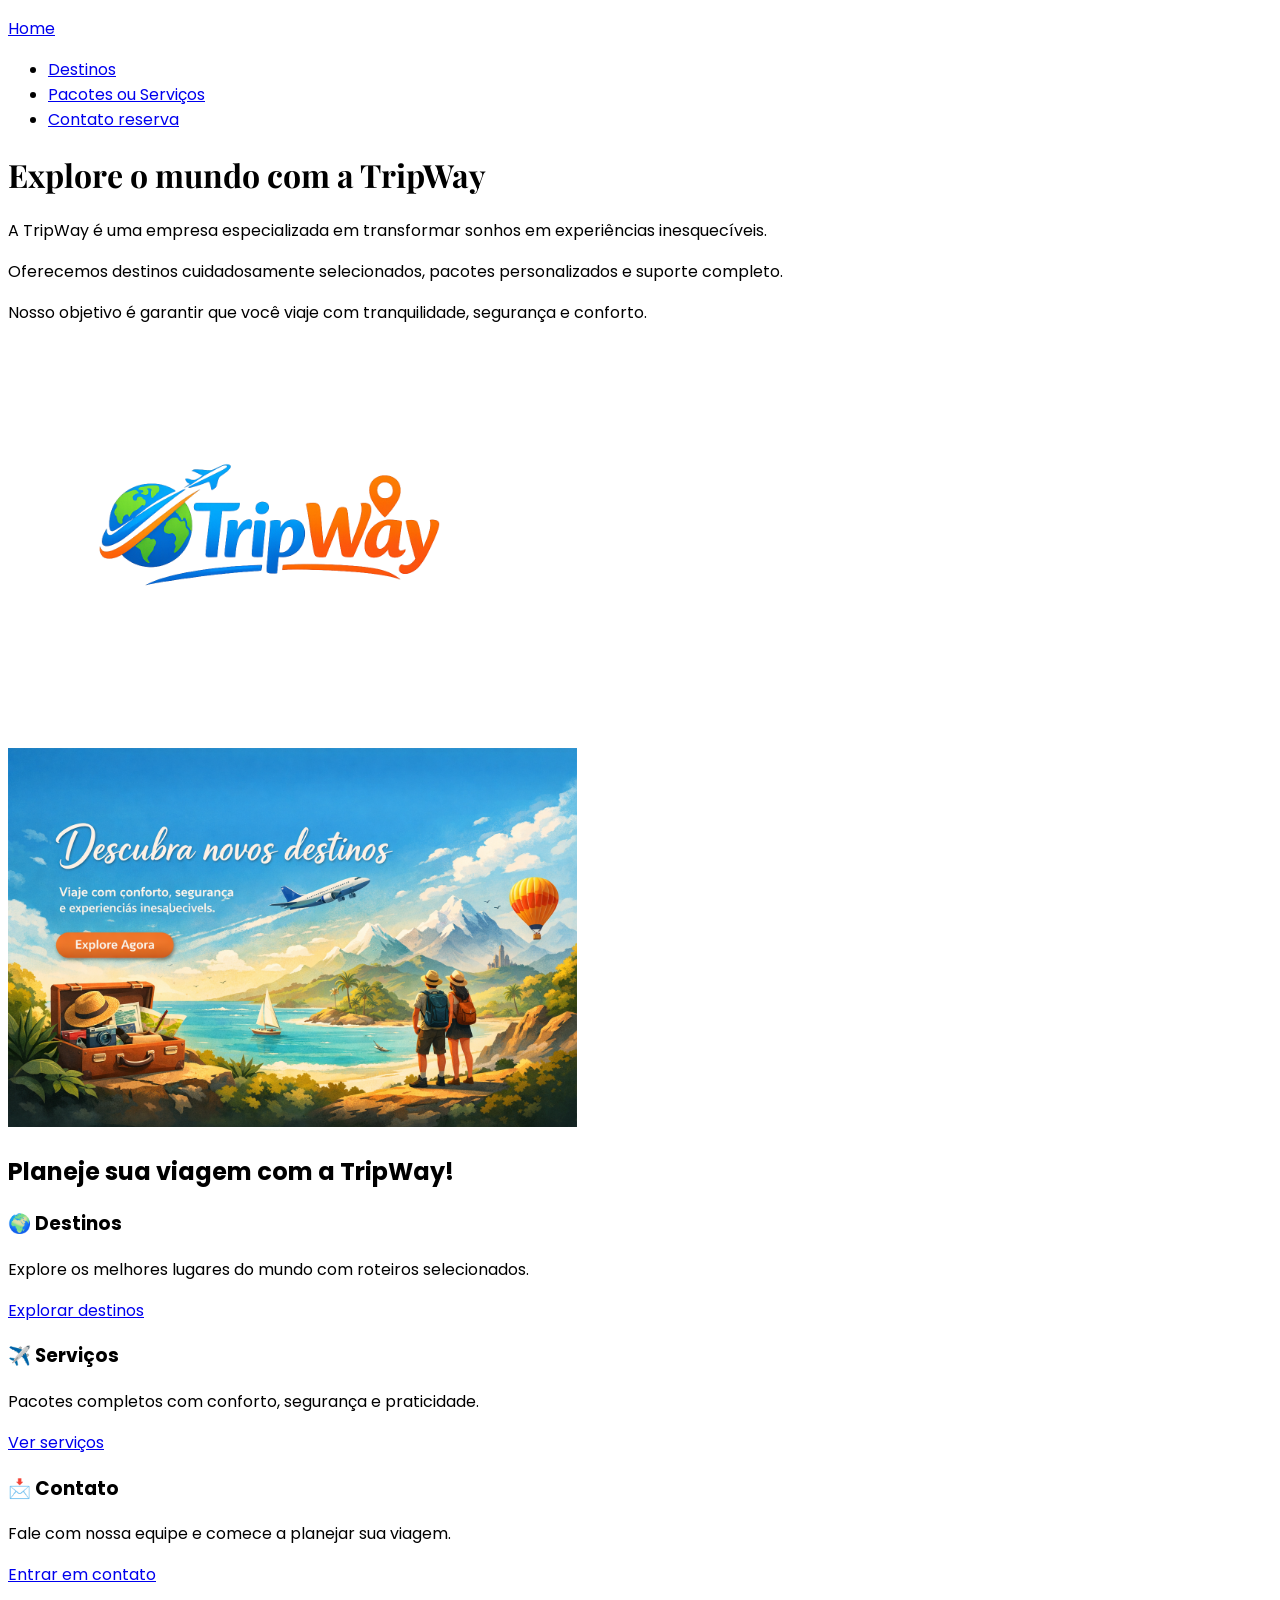
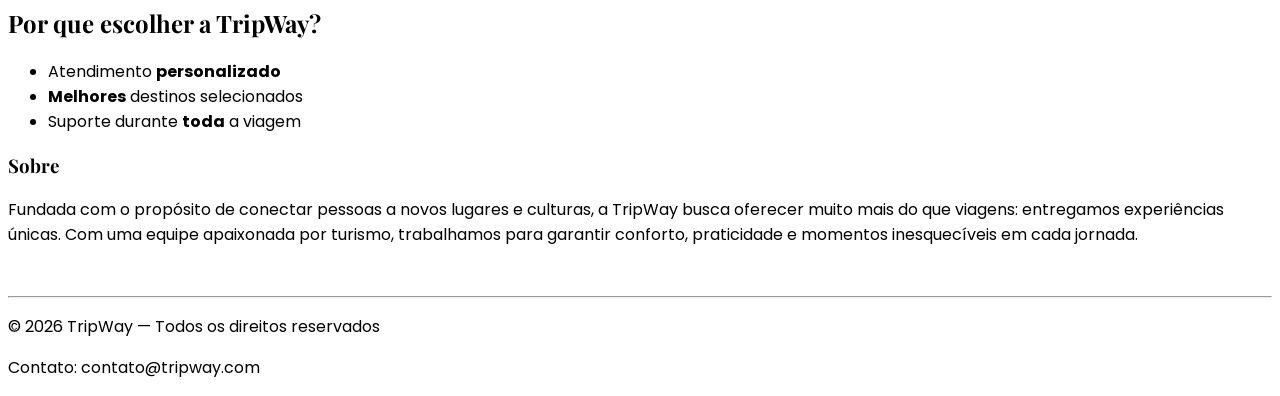
==== index.html @ 72da0874 "first commit" ====
<!DOCTYPE html>
<html lang="pt-BR">
<head>
    <meta charset="UTF-8">
    <meta name="viewport" content="width=device-width, initial-scale=1.0">
    <link rel="preconnect" href="https://fonts.googleapis.com">
    <link rel="preconnect" href="https://fonts.gstatic.com" crossorigin>
    <link href="https://fonts.googleapis.com/css2?family=Poppins:ital,wght@0,100;0,200;0,300;0,400;0,500;0,600;0,700;0,800;0,900;1,100;1,200;1,300;1,400;1,500;1,600;1,700;1,800;1,900&display=swap" rel="stylesheet">
    <link rel="preconnect" href="https://fonts.googleapis.com">
    <link rel="preconnect" href="https://fonts.gstatic.com" crossorigin>
    <link href="https://fonts.googleapis.com/css2?family=Playfair+Display:ital,wght@0,400..900;1,400..900&display=swap" rel="stylesheet">
    <title>TripWay - Home</title>
</head>
<body style="font-family: Poppins;">

   <nav>    
        <a href="../index.html">
            <p>Home</p>
        </a>

        <ul>
            <li><a href="pages/destinos.html">Destinos</a></li>
            <li><a href="pages/pacotes.html">Pacotes ou Serviços</a></li>
            <li><a href="pages/contato.html">Contato  reserva</a></li>
        </ul>
    </nav>

    <header>
         <h1 style="font-family: Playfair Display, serif;">
  Explore o mundo com a TripWay
</h1>

        <p>A TripWay é uma empresa especializada em transformar sonhos em experiências inesquecíveis.</p> 

         <p> Oferecemos destinos cuidadosamente selecionados, pacotes personalizados e suporte completo. </p>

        <p>Nosso objetivo é garantir que você viaje com tranquilidade, segurança e conforto.</p>

        <img src="images/tripway.png" alt="logo" width="600">
    </header>

<main>

    <section>
    <img 
      src="images/banner.png" 
      alt="Banner da TripWay " 
      width="45%">
  </section>
 
    <section>
    <h2>Planeje sua viagem com a TripWay!</h2>

    <div>
      <h3>🌍 Destinos</h3>
      <p>Explore os melhores lugares do mundo com roteiros selecionados.</p>
      <a href="pages/destinos.html">Explorar destinos</a>
    </div>

    <div>
      <h3>✈️ Serviços</h3>
      <p>Pacotes completos com conforto, segurança e praticidade.</p>
      <a href="pages/pacotes.html">Ver serviços</a>
    </div>

    <div>
      <h3>📩 Contato</h3>
      <p>Fale com nossa equipe e comece a planejar sua viagem.</p>
      <a href="pages/contato.html">Entrar em contato</a>
    </div>
    </section>

    <section>
        <h2 style = "font-family: Playfair Display, serif;">Por que escolher a TripWay?</h2>

        <ul>
             <li>Atendimento <strong>personalizado</strong></li>
             <li><strong>Melhores</strong> destinos selecionados</li>
             <li>Suporte durante <strong>toda</strong> a viagem</li>
         </ul>
    </section>

    <section>
         <h3 style = "font-family: Playfair Display, serif;">Sobre</h3>
         <p>Fundada com o propósito de conectar pessoas a novos lugares e culturas, a TripWay busca oferecer muito mais do que viagens: entregamos experiências únicas.
         Com uma equipe apaixonada por turismo, trabalhamos para garantir conforto, praticidade e momentos inesquecíveis em cada jornada.</p>
    </section>

</main>

<br>

<hr>

<footer>
    <p>© 2026 TripWay — Todos os direitos reservados</p>
    <p>Contato: contato@tripway.com</p>
</footer> 

</body>
</html>
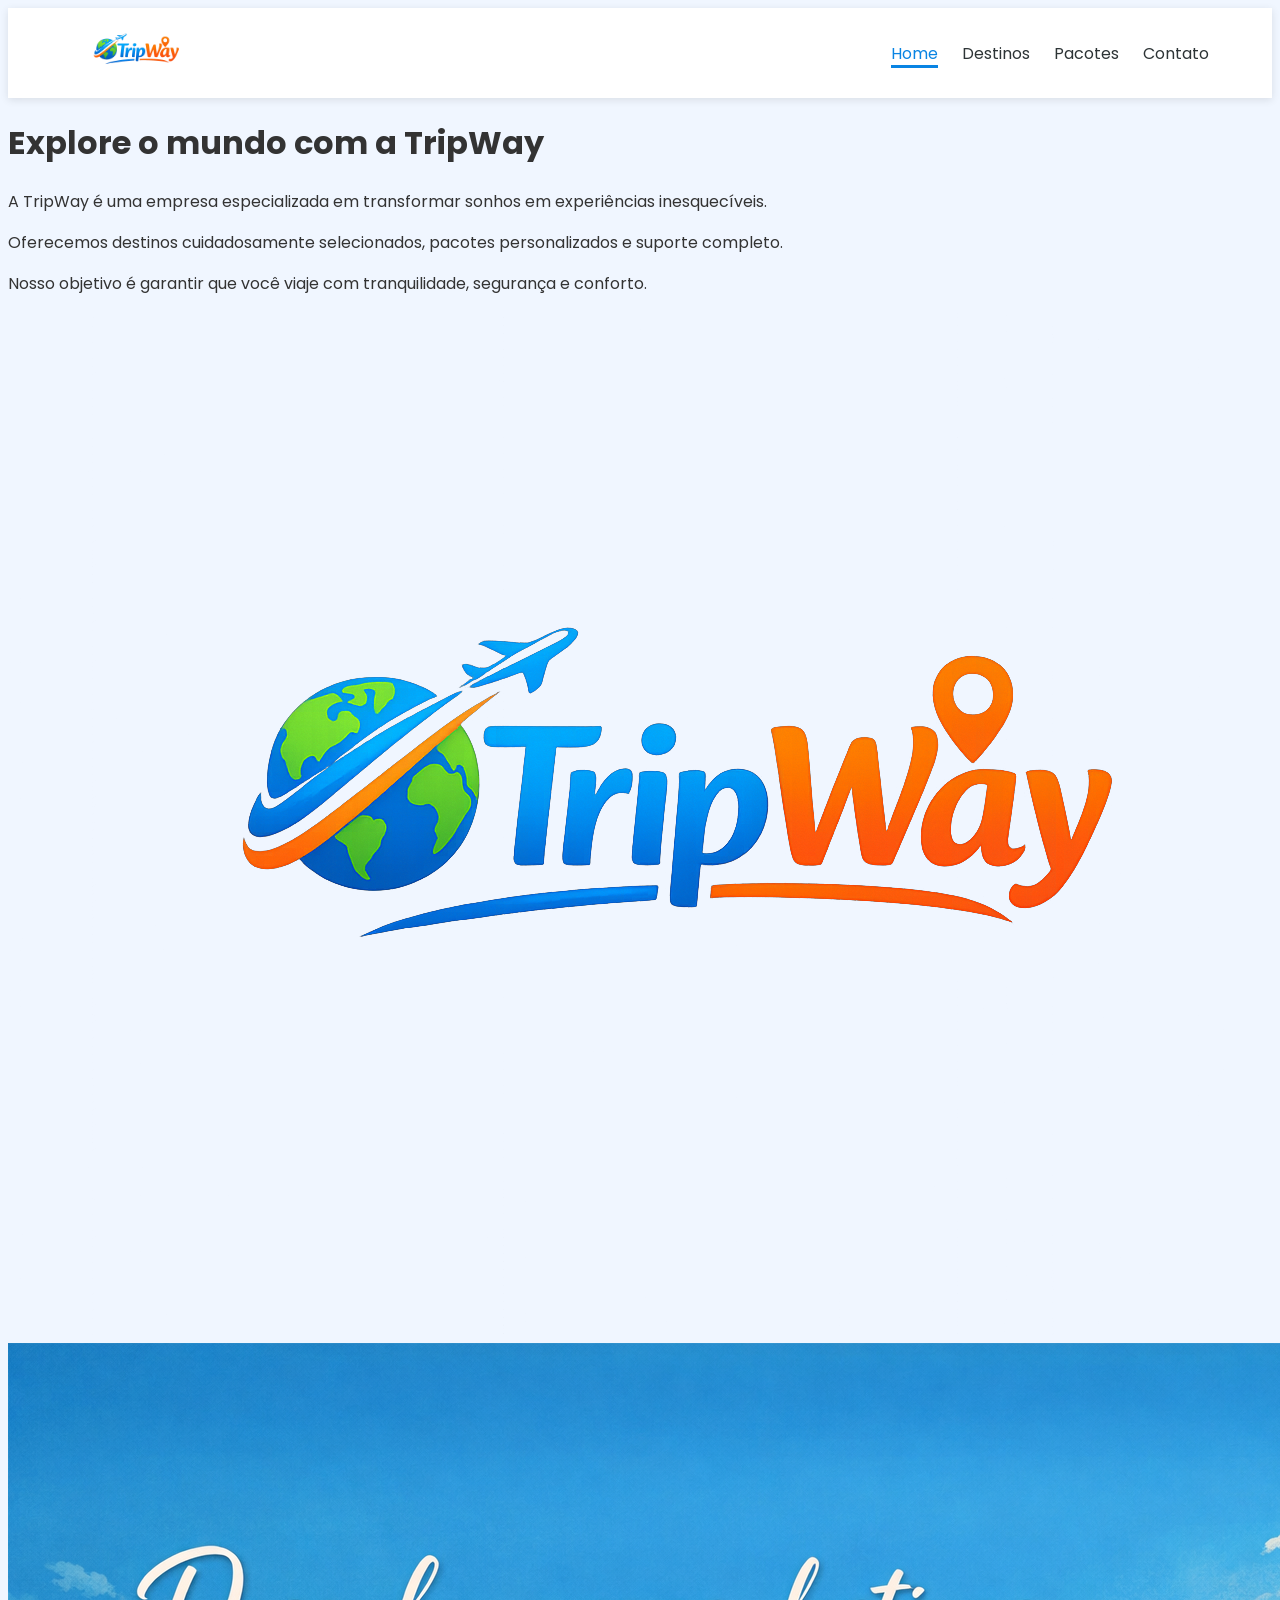
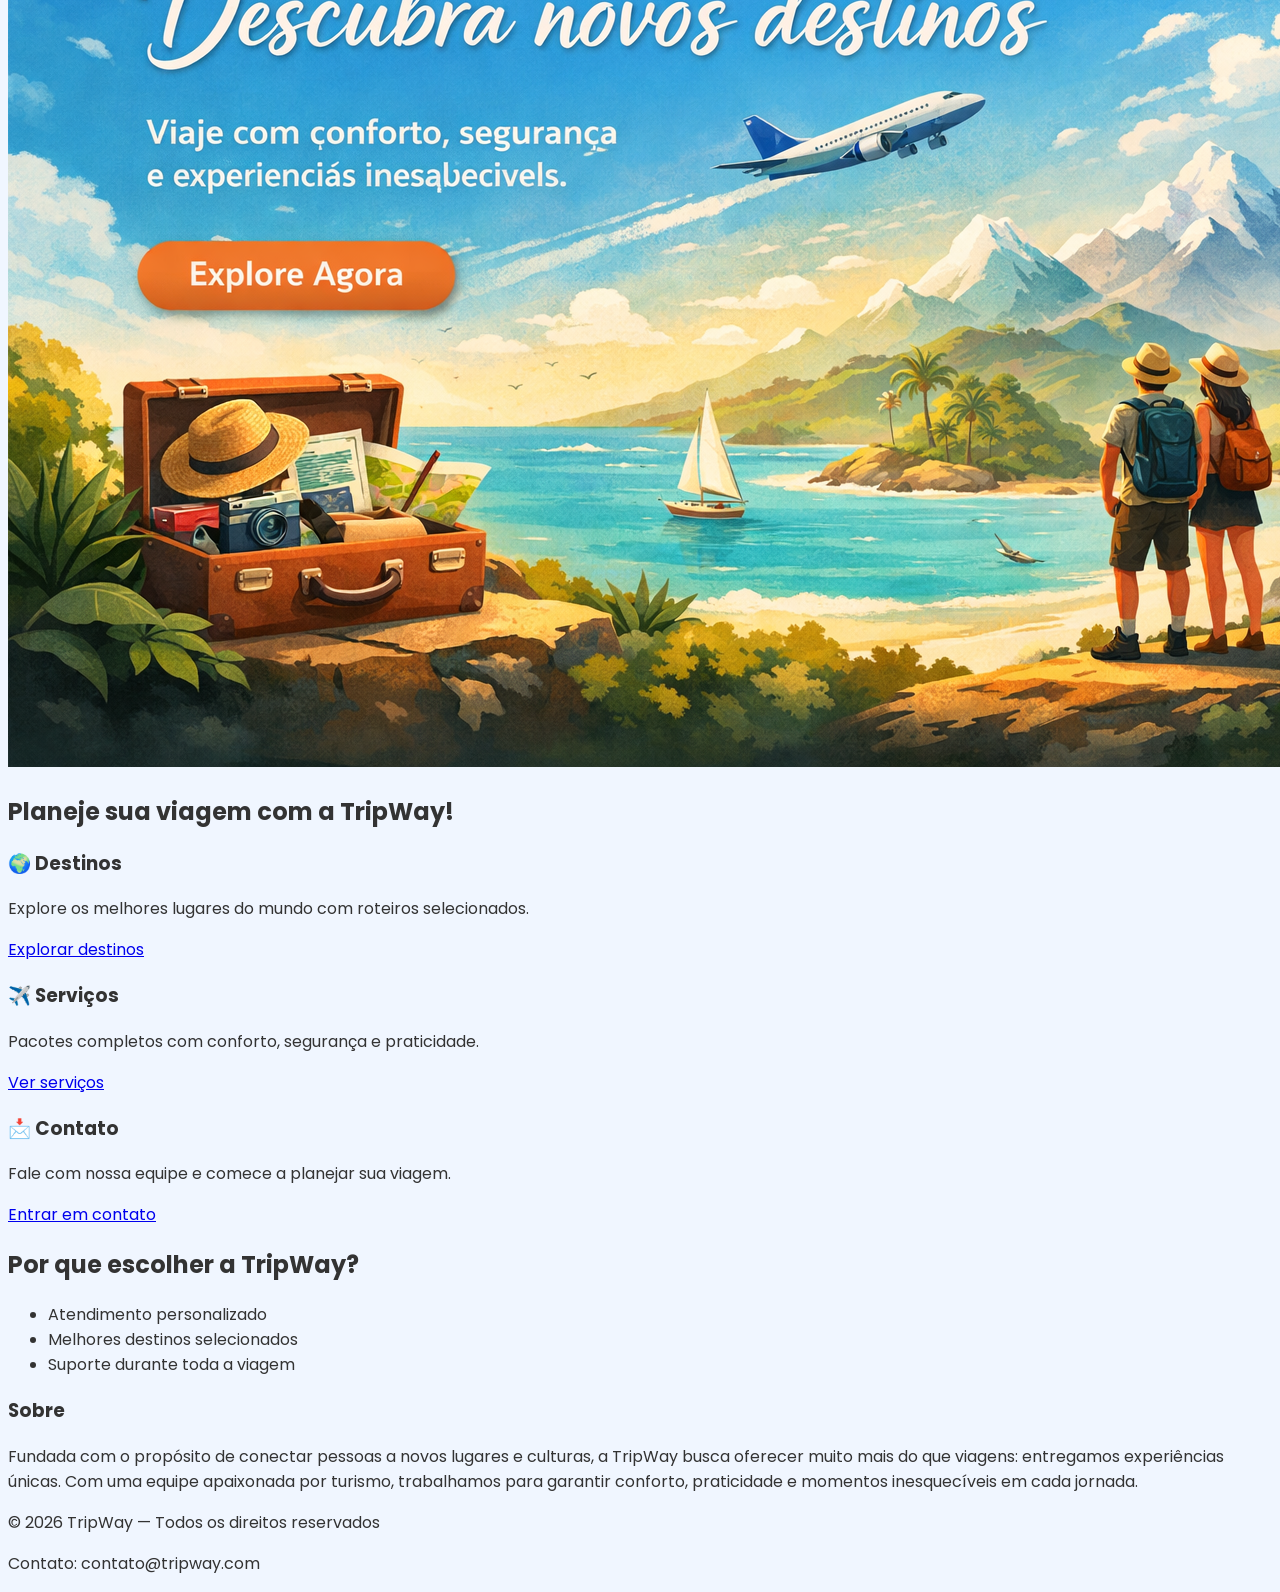
==== commit 06330a5b: "CSS da home e classes" ====
--- a/index.html
+++ b/index.html
@@ -3,99 +3,117 @@
 <head>
     <meta charset="UTF-8">
     <meta name="viewport" content="width=device-width, initial-scale=1.0">
+    <title>TripWay - Home</title>
+
+    <link rel="stylesheet" href="css/home.css">
+
     <link rel="preconnect" href="https://fonts.googleapis.com">
     <link rel="preconnect" href="https://fonts.gstatic.com" crossorigin>
-    <link href="https://fonts.googleapis.com/css2?family=Poppins:ital,wght@0,100;0,200;0,300;0,400;0,500;0,600;0,700;0,800;0,900;1,100;1,200;1,300;1,400;1,500;1,600;1,700;1,800;1,900&display=swap" rel="stylesheet">
-    <link rel="preconnect" href="https://fonts.googleapis.com">
-    <link rel="preconnect" href="https://fonts.gstatic.com" crossorigin>
-    <link href="https://fonts.googleapis.com/css2?family=Playfair+Display:ital,wght@0,400..900;1,400..900&display=swap" rel="stylesheet">
-    <title>TripWay - Home</title>
+
+    <link href="https://fonts.googleapis.com/css2?family=Poppins:wght@300;400;500;600;700&display=swap" rel="stylesheet">
+
+    <link href="https://fonts.googleapis.com/css2?family=Playfair+Display:wght@400;600;700&display=swap" rel="stylesheet">
 </head>
-<body style="font-family: Poppins;">
+<body>
 
-   <nav>    
-        <a href="../index.html">
-            <p>Home</p>
+
+    <nav class="navbar">
+        <a href="index.html" class="navbar-logo">
+            <img src="images/tripway.png" alt="Logo TripWay">
         </a>
 
-        <ul>
-            <li><a href="pages/destinos.html">Destinos</a></li>
-            <li><a href="pages/pacotes.html">Pacotes ou Serviços</a></li>
-            <li><a href="pages/contato.html">Contato  reserva</a></li>
+        <ul class="navbar-list">
+            <li class="navbar-item">
+                <a href="index.html" class="navbar-link active-link">Home</a>
+            </li>
+
+            <li class="navbar-item">
+                <a href="pages/destinos.html" class="navbar-link">Destinos</a>
+            </li>
+
+            <li class="navbar-item">
+                <a href="pages/pacotes.html" class="navbar-link">Pacotes</a>
+            </li>
+
+            <li class="navbar-item">
+                <a href="pages/contato.html" class="navbar-link">Contato</a>
+            </li>
         </ul>
+
+
+
     </nav>
 
-    <header>
-         <h1 style="font-family: Playfair Display, serif;">
-  Explore o mundo com a TripWay
-</h1>
+    <header class="home-header">
+        <h1 class="home-title">Explore o mundo com a TripWay</h1>
 
-        <p>A TripWay é uma empresa especializada em transformar sonhos em experiências inesquecíveis.</p> 
+        <p class="home-description">A TripWay é uma empresa especializada em transformar sonhos em experiências inesquecíveis.</p>
+        <p class="home-description">Oferecemos destinos cuidadosamente selecionados, pacotes personalizados e suporte completo.</p>
+        <p class="home-description">Nosso objetivo é garantir que você viaje com tranquilidade, segurança e conforto.</p>
 
-         <p> Oferecemos destinos cuidadosamente selecionados, pacotes personalizados e suporte completo. </p>
-
-        <p>Nosso objetivo é garantir que você viaje com tranquilidade, segurança e conforto.</p>
-
-        <img src="images/tripway.png" alt="logo" width="600">
+        <img src="images/tripway.png" alt="Logo da TripWay" class="home-logo-image">
     </header>
 
-<main>
+    <main class="home-main">
 
-    <section>
-    <img 
-      src="images/banner.png" 
-      alt="Banner da TripWay " 
-      width="45%">
-  </section>
- 
-    <section>
-    <h2>Planeje sua viagem com a TripWay!</h2>
+        <section class="home-banner-section">
+            <img src="images/banner.png" alt="Banner da TripWay" class="home-banner-image">
+        </section>
 
-    <div>
-      <h3>🌍 Destinos</h3>
-      <p>Explore os melhores lugares do mundo com roteiros selecionados.</p>
-      <a href="pages/destinos.html">Explorar destinos</a>
-    </div>
+        <section class="home-planning-section" >
+            <h2 class="home-section-title">Planeje sua viagem com a TripWay!</h2>
 
-    <div>
-      <h3>✈️ Serviços</h3>
-      <p>Pacotes completos com conforto, segurança e praticidade.</p>
-      <a href="pages/pacotes.html">Ver serviços</a>
-    </div>
+            <div class="home-cards-container">
 
-    <div>
-      <h3>📩 Contato</h3>
-      <p>Fale com nossa equipe e comece a planejar sua viagem.</p>
-      <a href="pages/contato.html">Entrar em contato</a>
-    </div>
-    </section>
+                <div class="home-card">
+                    <h3 class="home-card-title">🌍 Destinos</h3>
+                    <p class="home-card-text">Explore os melhores lugares do mundo com roteiros selecionados.</p>
+                    <a href="pages/destinos.html" class="home-card-link">Explorar destinos</a>
+                </div>
 
-    <section>
-        <h2 style = "font-family: Playfair Display, serif;">Por que escolher a TripWay?</h2>
+                <div class=" home-card">
+                    <h3 class="home-card-title">✈️ Serviços</h3>
+                    <p class="home-card-text">Pacotes completos com conforto, segurança e praticidade.</p>
+                    <a href="pages/pacotes.html" class="home-card-link">Ver serviços</a>
+                </div>
 
-        <ul>
-             <li>Atendimento <strong>personalizado</strong></li>
-             <li><strong>Melhores</strong> destinos selecionados</li>
-             <li>Suporte durante <strong>toda</strong> a viagem</li>
-         </ul>
-    </section>
+                <div class="home-card">
+                    <h3 class="home-card-title">📩 Contato</h3>
+                    <p class="home-card-text">Fale com nossa equipe e comece a planejar sua viagem.</p>
+                    <a href="pages/contato.html" class="home-card-link">Entrar em contato</a>
+                </div>
 
-    <section>
-         <h3 style = "font-family: Playfair Display, serif;">Sobre</h3>
-         <p>Fundada com o propósito de conectar pessoas a novos lugares e culturas, a TripWay busca oferecer muito mais do que viagens: entregamos experiências únicas.
-         Com uma equipe apaixonada por turismo, trabalhamos para garantir conforto, praticidade e momentos inesquecíveis em cada jornada.</p>
-    </section>
+            </div>
+        </section>
 
-</main>
+        
+        <section class="home-why-section">
+            <h2 class="home-section-title">Por que escolher a TripWay?</h2>
 
-<br>
+            <ul class="home-why-list">
+                <li class="home-why-item">Atendimento <span class="home-highlight">personalizado</span></li>
+                <li class="home-why-item"><span class="home-highlight">Melhores</span> destinos selecionados</li>
+                <li class="home-why-item">Suporte durante <span class="home-highlight">toda</span> a viagem</li>
+            </ul>
+        </section>
 
-<hr>
+        <section class="home-about-section">
+            <h3 class="home-about-title">Sobre</h3>
 
-<footer>
-    <p>© 2026 TripWay — Todos os direitos reservados</p>
-    <p>Contato: contato@tripway.com</p>
-</footer> 
+            <p class="home-about-text">
+                Fundada com o propósito de conectar pessoas a novos lugares e culturas,
+                a TripWay busca oferecer muito mais do que viagens: entregamos experiências únicas.
+                Com uma equipe apaixonada por turismo, trabalhamos para garantir conforto,
+                praticidade e momentos inesquecíveis em cada jornada.
+            </p>
+        </section>
+
+    </main>
+
+    <footer class="site-footer">
+        <p class="footer-text">© 2026 TripWay — Todos os direitos reservados</p>
+        <p class="footer-text">Contato: contato@tripway.com</p>
+    </footer>
 
 </body>
 </html>
--- a/css/home.css
+++ b/css/home.css
@@ -0,0 +1,60 @@
+:root {
+    --primary-color: #0984e3;
+    --primary-dark: #0652dd;
+    --secondary-color: #2d3436;
+    --background-color: #f0f6ff;
+    --card-color: #ffffff;
+    --text-color: #333333;
+    --muted-color: #636e72;
+    --shadow-md: 0 10px 10px rgba(0, 0, 0, 0.05);
+}
+
+
+body {
+    font-family: "Poppins", sans-serif;
+    background-color: var(--background-color);
+    color: var(--text-color);
+}
+
+.navbar {
+    display: flex;
+    justify-content: space-between;
+    align-items: center;
+
+    background-color: var(--card-color);
+    padding: 0 5%;
+    height: 10vh;
+    box-shadow: 0 2px 8px rgba(0, 0, 0, 0.1);
+}
+
+.navbar-logo {
+    display: flex;
+    align-items: center;
+    text-decoration: none;
+}
+
+.navbar-logo img {
+    width: 150px;
+    height: auto;
+}
+
+.navbar-list {
+    display: flex;
+    list-style: none;
+    gap: 1.5rem;
+}
+
+.navbar-link {
+    text-decoration: none;
+    color: var(--secondary-color);
+    font-size: 1rem;
+}
+
+.navbar-link:hover {
+    color: var(--primary-color);
+}
+
+.active-link {
+    border-bottom: 3px solid var(--primary-color);
+    color: var(--primary-color);
+}
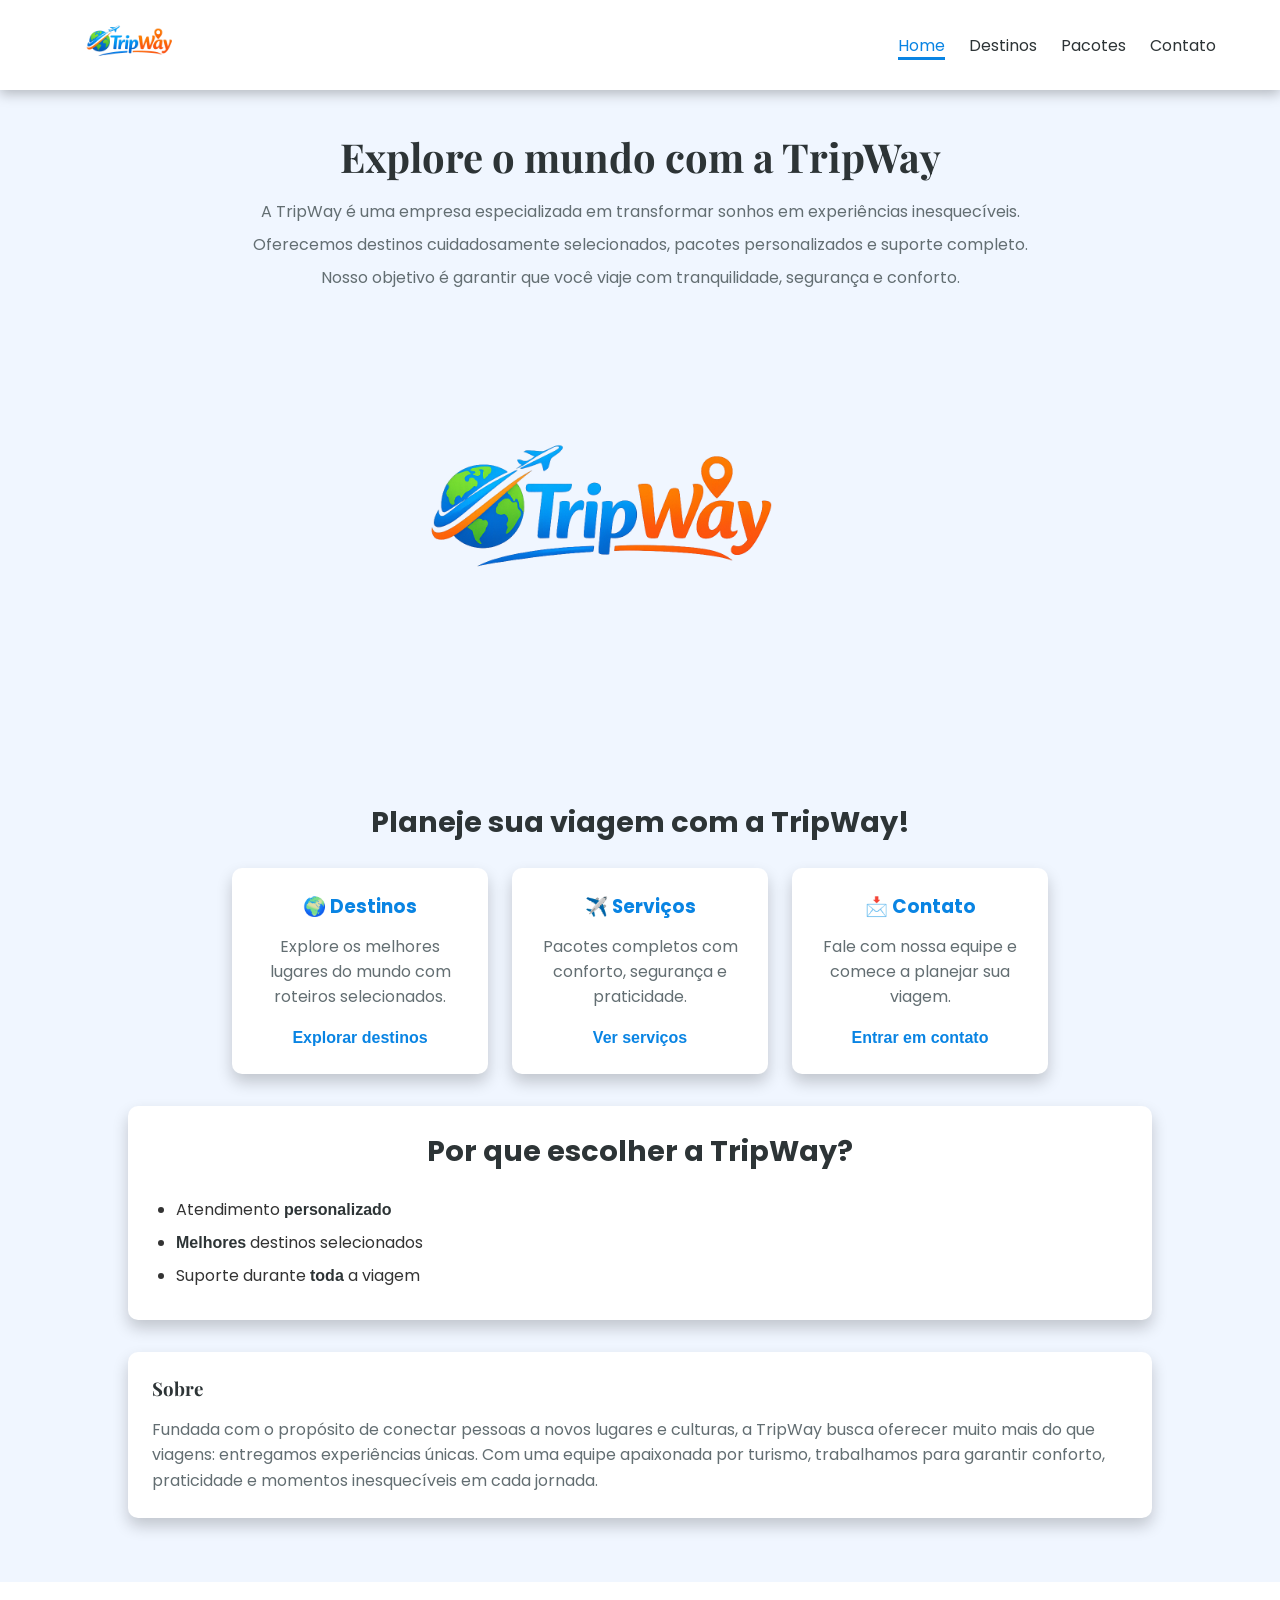
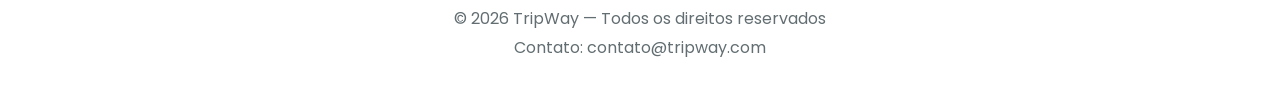
==== commit 3b4b0314: "sombra feita na home" ====
--- a/index.html
+++ b/index.html
@@ -56,9 +56,6 @@
 
     <main class="home-main">
 
-        <section class="home-banner-section">
-            <img src="images/banner.png" alt="Banner da TripWay" class="home-banner-image">
-        </section>
 
         <section class="home-planning-section" >
             <h2 class="home-section-title">Planeje sua viagem com a TripWay!</h2>
--- a/css/home.css
+++ b/css/home.css
@@ -6,9 +6,17 @@
     --card-color: #ffffff;
     --text-color: #333333;
     --muted-color: #636e72;
-    --shadow-md: 0 10px 10px rgba(0, 0, 0, 0.05);
-}
-
+
+    --shadow-nav: 0 4px 12px rgba(0, 0, 0, 0.25);
+    --shadow-card: 0 8px 16px rgba(0, 0, 0, 0.20);
+    --shadow-hover: 0 10px 20px rgba(0, 0, 0, 0.30);
+}
+
+* {
+    margin: 0;
+    padding: 0;
+    box-sizing: border-box;
+}
 
 body {
     font-family: "Poppins", sans-serif;
@@ -24,7 +32,7 @@
     background-color: var(--card-color);
     padding: 0 5%;
     height: 10vh;
-    box-shadow: 0 2px 8px rgba(0, 0, 0, 0.1);
+    box-shadow: var(--shadow-nav);
 }
 
 .navbar-logo {
@@ -57,4 +65,175 @@
 .active-link {
     border-bottom: 3px solid var(--primary-color);
     color: var(--primary-color);
+}
+
+.home-header {
+    text-align: center;
+    padding: 2.5rem 1rem;
+}
+
+.home-title {
+    font-family: "Playfair Display", serif;
+    font-size: 2.5rem;
+    color: var(--secondary-color);
+    margin-bottom: 1rem;
+}
+
+.home-description {
+    color: var(--muted-color);
+    margin-bottom: 0.5rem;
+}
+
+.home-logo-image {
+    max-width: 90%;
+    width: 600px;
+    margin-top: 1.5rem;
+    border-radius: 10px;
+}
+
+.home-main {
+    width: 80%;
+    margin: 0 auto;
+    padding: 2rem 0;
+}
+
+.home-banner-section {
+    text-align: center;
+    margin-bottom: 2rem;
+}
+
+.home-banner-image {
+    width: 45%;
+    border-radius: 10px;
+}
+
+.home-planning-section {
+    margin-bottom: 2rem;
+}
+
+.home-section-title {
+    text-align: center;
+    color: var(--secondary-color);
+    margin-bottom: 1.5rem;
+    font-size: 1.8rem;
+}
+
+.home-cards-container {
+    display: flex;
+    justify-content: center;
+    flex-wrap: wrap;
+    gap: 1.5rem;
+}
+
+.home-card {
+    background-color: var(--card-color);
+    width: 16rem;
+    padding: 1.5rem;
+    border-radius: 10px;
+    text-align: center;
+    box-shadow: var(--shadow-card);
+}
+
+.home-card:hover {
+    border: 2px solid var(--primary-color);
+    box-shadow: var(--shadow-hover);
+}
+
+.home-card-title {
+    color: var(--primary-color);
+    margin-bottom: 0.8rem;
+}
+
+.home-card-text {
+    color: var(--muted-color);
+    margin-bottom: 1rem;
+}
+
+.home-card-link {
+    color: var(--primary-color);
+    text-decoration: none;
+    font-weight: 600;
+}
+
+.home-why-section,
+.home-about-section {
+    background-color: var(--card-color);
+    padding: 1.5rem;
+    border-radius: 10px;
+    box-shadow: var(--shadow-card);
+    margin-bottom: 2rem;
+}
+
+.home-why-section:hover,
+.home-about-section:hover {
+    box-shadow: var(--shadow-hover);
+}
+
+.home-highlight {
+    font-weight: 600;
+    color: var(--secondary-color);
+}
+
+.home-why-list {
+    margin-left: 1.5rem;
+}
+
+.home-why-item {
+    margin-bottom: 0.5rem;
+}
+
+.home-about-title {
+    font-family: "Playfair Display", serif;
+    color: var(--secondary-color);
+    margin-bottom: 1rem;
+}
+
+.home-about-text {
+    color: var(--muted-color);
+    line-height: 1.6;
+}
+
+.site-footer {
+    text-align: center;
+    background-color: var(--card-color);
+    padding: 1.5rem;
+    color: var(--muted-color);
+}
+
+.footer-text {
+    margin-bottom: 0.3rem;
+}
+
+@media (max-width: 480px) {
+    .navbar {
+        flex-direction: column;
+        justify-content: center;
+        height: 15vh;
+        gap: 0.5rem;
+    }
+
+    .navbar-logo img {
+        width: 120px;
+    }
+
+    .navbar-list {
+        gap: 0.7rem;
+        font-size: 0.9rem;
+    }
+
+    .home-main {
+        width: 90%;
+    }
+
+    .home-title {
+        font-size: 2rem;
+    }
+
+    .home-banner-image {
+        width: 90%;
+    }
+
+    .home-card {
+        width: 100%;
+    }
 }
